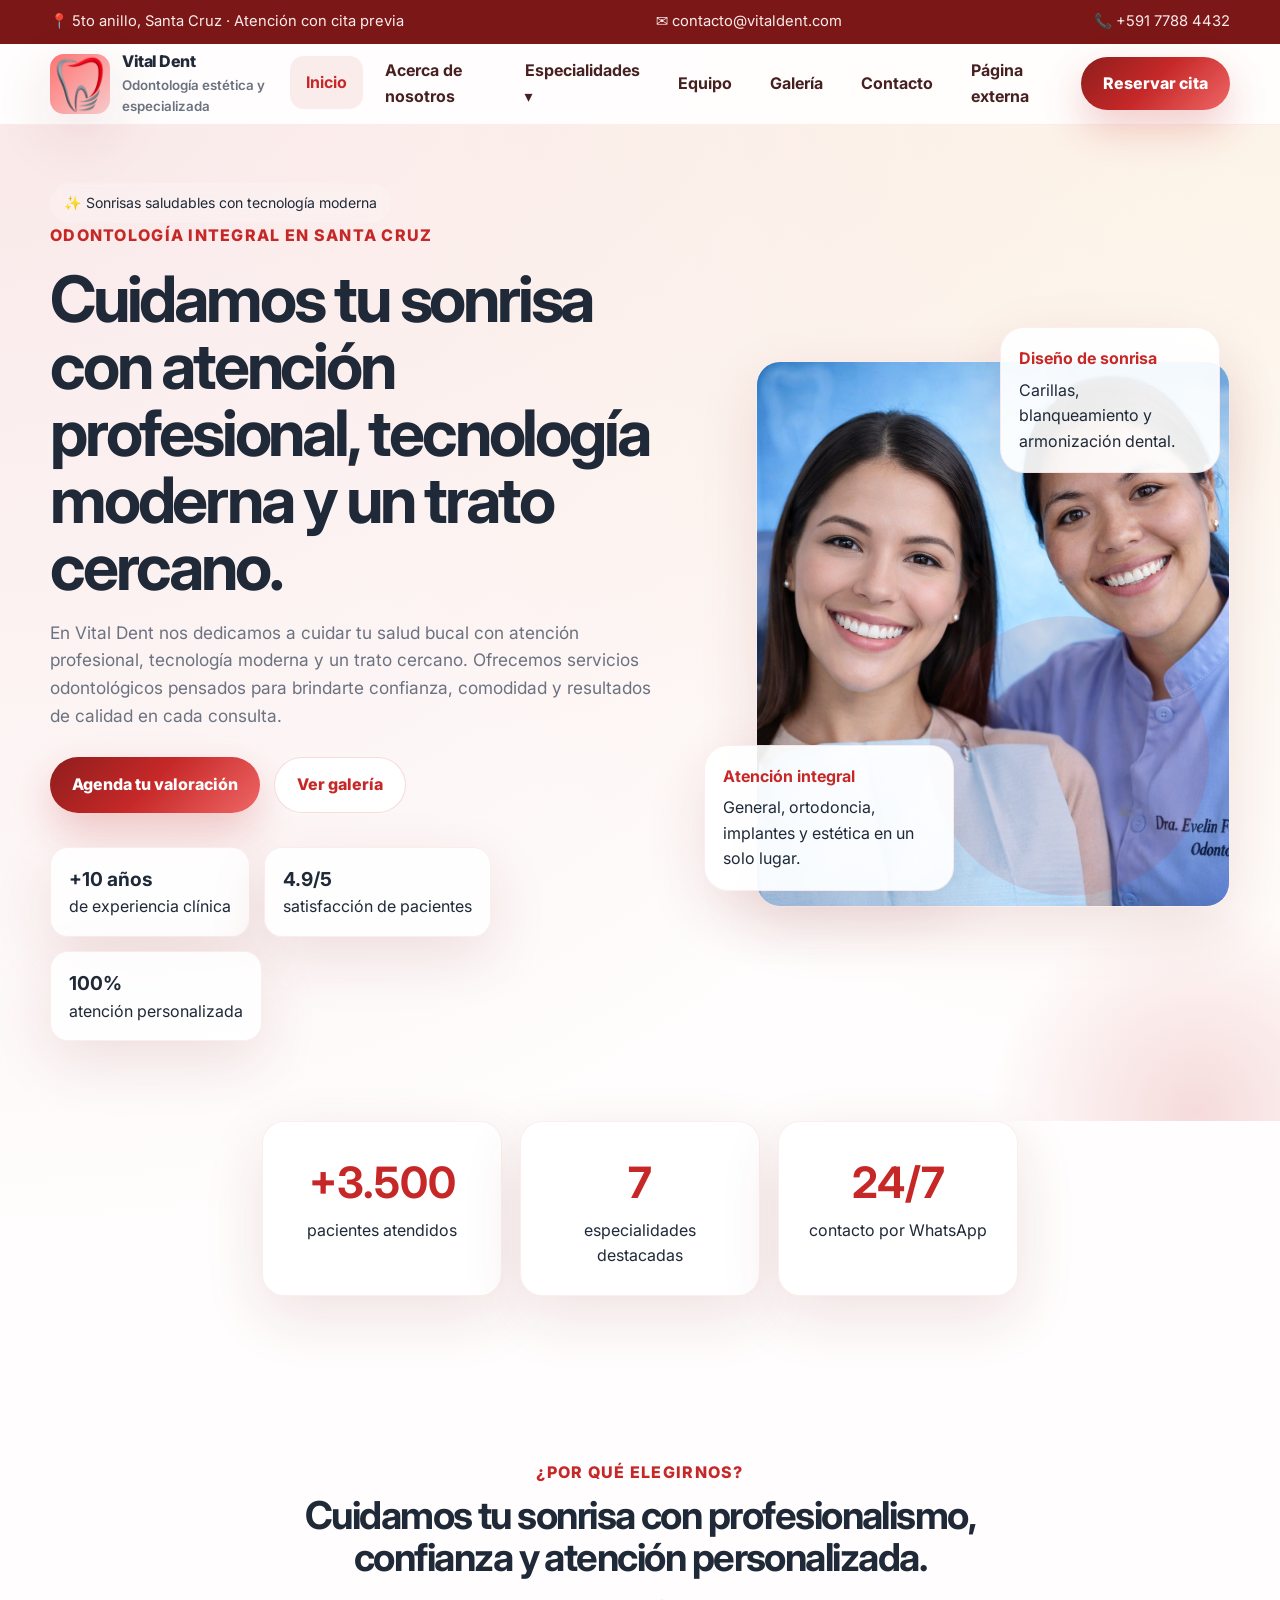
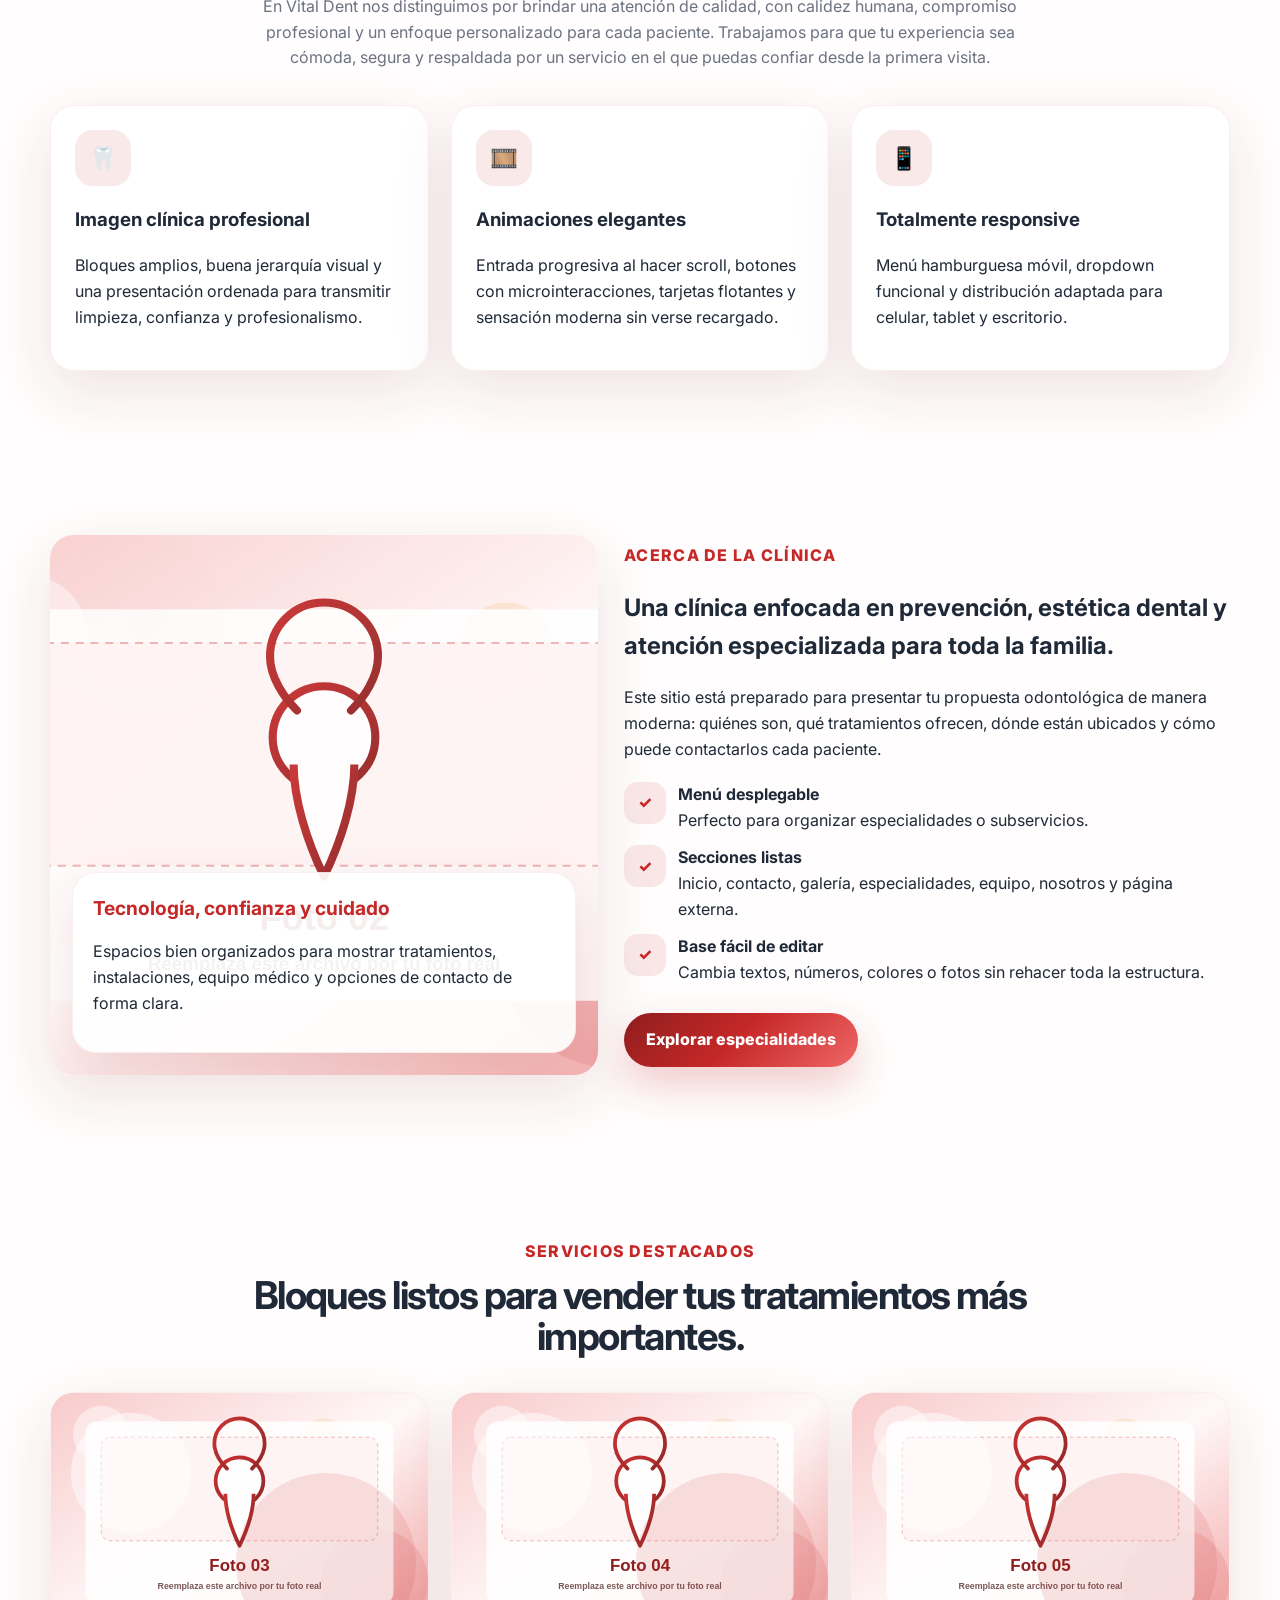
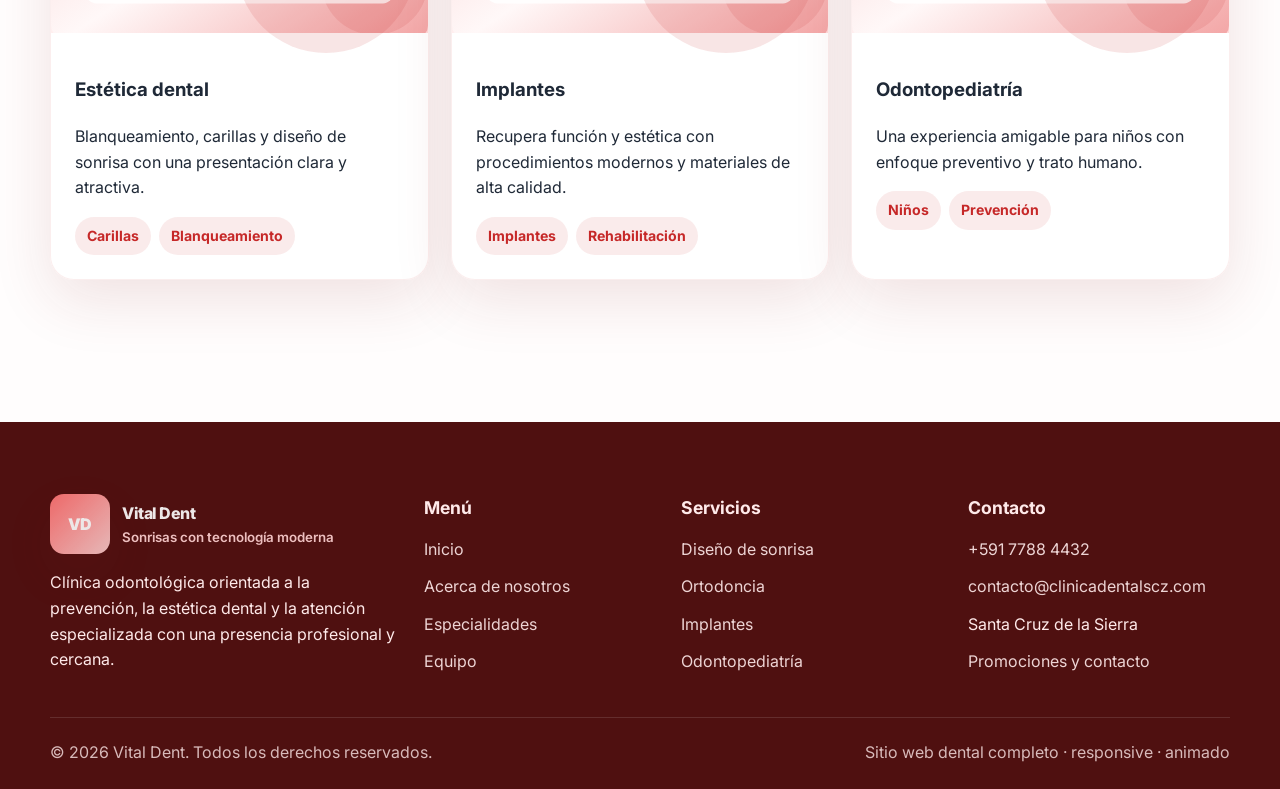
==== index.html @ 7fe722c0 "Add files via upload" ====
<!doctype html>
<html lang="es">
<head>
  <meta charset="UTF-8">
  <meta name="viewport" content="width=device-width, initial-scale=1.0">
  <title>Vital Dent | Inicio</title>
  <meta name="description" content="Sitio web odontológico">
  <link rel="preconnect" href="https://fonts.googleapis.com">
  <link rel="preconnect" href="https://fonts.gstatic.com" crossorigin>
  <link href="https://fonts.googleapis.com/css2?family=Inter:wght@400;500;600;700;800;900&display=swap" rel="stylesheet">
  <link rel="stylesheet" href="assets/css/styles.css">
</head>
<body>

<!-- Barra superior con dirección, correo y teléfono -->
<header class="topbar">
  <div class="container">
    <div class="topbar-item">📍 5to anillo, Santa Cruz · Atención con cita previa</div>
    <div class="topbar-item">✉️ contacto@vitaldent.com</div>
    <div class="topbar-item">📞 +591 7788 4432</div>
  </div>
</header>

<!-- Menú principal con dropdown de especialidades -->
<nav class="navbar">
  <div class="container">
    <a class="logo" href="index.html">
      <img src="assets/img/logo.png" alt="Vital Dent" class="logo-mark">
      <span>Vital Dent <small>Odontología estética y especializada</small></span>
    </a>
    <ul class="nav-links" data-nav>
      <li><a href="index.html" class="active">Inicio</a></li>
      <li><a href="acerca.html" class="">Acerca de nosotros</a></li>
      <li class="dropdown">
        <a href="especialidades.html" class="drop-toggle " data-dropdown-toggle>Especialidades ▾</a>
        <div class="dropdown-menu">
          <a href="especialidades.html#estetica">Estética dental</a>
          <a href="especialidades.html#ortodoncia">Ortodoncia</a>
          <a href="especialidades.html#implantologia">Implantología</a>
          <a href="especialidades.html#odontopediatria">Odontopediatría</a>
        </div>
      </li>
      <li><a href="equipo.html" class="">Equipo</a></li>
      <li><a href="galeria.html" class="">Galería</a></li>
      <li><a href="contacto.html" class="">Contacto</a></li>
      <li><a href="externa.html" class="">Página externa</a></li>
    </ul>
    <a class="btn btn-primary nav-cta" href="contacto.html">Reservar cita</a>
    <button class="menu-btn" data-menu-toggle aria-label="Abrir menú" aria-expanded="false">
      <span></span><span></span><span></span>
    </button>
  </div>
</nav>

<!-- Portada principal -->
<section class="hero">
  <div class="container hero-grid">
    <div class="hero-copy reveal">
      <span class="badge">✨ Sonrisas saludables con tecnología moderna</span>
      <div class="eyebrow">Odontología integral en Santa Cruz</div>
      <h1>Cuidamos tu sonrisa con atención profesional, tecnología moderna y un trato cercano.</h1>
      <p>En Vital Dent nos dedicamos a cuidar tu salud bucal con atención profesional, tecnología moderna y un trato cercano. Ofrecemos servicios odontológicos pensados para brindarte confianza, comodidad y resultados de calidad en cada consulta.</p>
      <div class="hero-actions">
        <a class="btn btn-primary" href="contacto.html">Agenda tu valoración</a>
        <a class="btn btn-outline" href="galeria.html">Ver galería</a>
      </div>
      <div class="mini-reviews">
        <div class="mini-card"><strong>+10 años</strong> de experiencia clínica</div>
        <div class="mini-card"><strong>4.9/5</strong> satisfacción de pacientes</div>
        <div class="mini-card"><strong>100%</strong> atención personalizada</div>
      </div>
    </div>
    <div class="hero-visual reveal">
      <div class="visual-card">
        <div class="mock-photo">
          <!-- Aqui cambias la foto 01: puedes poner la fachada, recepción o imagen principal -->
          <img src="assets/img/foto1.png" alt="aqui foto 1" class="hero-photo">
        </div>
      </div>
      <div class="floating-card top-right"><strong>Diseño de sonrisa</strong> Carillas, blanqueamiento y armonización dental.</div>
      <div class="floating-card bottom-left"><strong>Atención integral</strong> General, ortodoncia, implantes y estética en un solo lugar.</div>
    </div>
  </div>
</section>

<section class="section stats">
  <div class="container stats-grid reveal">
    <div class="stat"><strong>+3.500</strong> pacientes atendidos</div>
    <div class="stat"><strong>7</strong> especialidades destacadas</div>
    <div class="stat"><strong>24/7</strong> contacto por WhatsApp</div>
  </div>
</section>

<!-- Sección principal de contenido -->
<section class="section">
  <div class="container">
    <div class="section-head reveal">
      <div class="eyebrow">¿Por qué elegirnos?</div>
      <h2>Cuidamos tu sonrisa con profesionalismo, confianza y atención personalizada.</h2>
      <p>En Vital Dent nos distinguimos por brindar una atención de calidad, con calidez humana, compromiso profesional y un enfoque personalizado para cada paciente. Trabajamos para que tu experiencia sea cómoda, segura y respaldada por un servicio en el que puedas confiar desde la primera visita.</p>
    </div>
    <div class="cards-grid">
      <article class="card reveal">
        <div class="icon-bubble">🦷</div>
        <h3>Imagen clínica profesional</h3>
        <p>Bloques amplios, buena jerarquía visual y una presentación ordenada para transmitir limpieza, confianza y profesionalismo.</p>
      </article>
      <article class="card reveal">
        <div class="icon-bubble">🎞️</div>
        <h3>Animaciones elegantes</h3>
        <p>Entrada progresiva al hacer scroll, botones con microinteracciones, tarjetas flotantes y sensación moderna sin verse recargado.</p>
      </article>
      <article class="card reveal">
        <div class="icon-bubble">📱</div>
        <h3>Totalmente responsive</h3>
        <p>Menú hamburguesa móvil, dropdown funcional y distribución adaptada para celular, tablet y escritorio.</p>
      </article>
    </div>
  </div>
</section>

<!-- Sección principal de contenido -->
<section class="section">
  <div class="container about-grid">
    <div class="about-visual reveal">
      <div class="about-shape">
        <!-- Aqui cambias la foto 02: puedes poner la clínica o atención al paciente -->
        <img src="assets/img/foto-02.svg" alt="aqui foto 2" class="about-photo">
      </div>
      <div class="info-panel">
        <strong style="font-size:1.2rem; color:var(--primary);">Tecnología, confianza y cuidado</strong>
        <p>Espacios bien organizados para mostrar tratamientos, instalaciones, equipo médico y opciones de contacto de forma clara.</p>
      </div>
    </div>
    <div class="reveal">
      <div class="eyebrow">Acerca de la clínica</div>
      <h2>Una clínica enfocada en prevención, estética dental y atención especializada para toda la familia.</h2>
      <p>Este sitio está preparado para presentar tu propuesta odontológica de manera moderna: quiénes son, qué tratamientos ofrecen, dónde están ubicados y cómo puede contactarlos cada paciente.</p>
      <div class="feature-list">
        <div class="feature-item"><div class="tick">✓</div><div><strong>Menú desplegable</strong><br>Perfecto para organizar especialidades o subservicios.</div></div>
        <div class="feature-item"><div class="tick">✓</div><div><strong>Secciones listas</strong><br>Inicio, contacto, galería, especialidades, equipo, nosotros y página externa.</div></div>
        <div class="feature-item"><div class="tick">✓</div><div><strong>Base fácil de editar</strong><br>Cambia textos, números, colores o fotos sin rehacer toda la estructura.</div></div>
      </div>
      <a href="especialidades.html" class="btn btn-primary">Explorar especialidades</a>
    </div>
  </div>
</section>

<!-- Sección principal de contenido -->
<section class="section">
  <div class="container">
    <div class="section-head reveal">
      <div class="eyebrow">Servicios destacados</div>
      <h2>Bloques listos para vender tus tratamientos más importantes.</h2>
    </div>
    <div class="specialties-grid">
      <article class="team-card reveal">
        <div class="image-top">
        <!-- Aqui cambias la foto 03: reemplaza el src por tu imagen real -->
        <img src="assets/img/foto-03.svg" alt="aqui foto 3">
      </div>
        <div class="team-content">
          <h3>Estética dental</h3>
          <p>Blanqueamiento, carillas y diseño de sonrisa con una presentación clara y atractiva.</p>
          <div class="tag-row"><span class="tag">Carillas</span><span class="tag">Blanqueamiento</span></div>
        </div>
      </article>
      <article class="team-card reveal">
        <div class="image-top">
        <!-- Aqui cambias la foto 04: reemplaza el src por tu imagen real -->
        <img src="assets/img/foto-04.svg" alt="aqui foto 4">
      </div>
        <div class="team-content">
          <h3>Implantes</h3>
          <p>Recupera función y estética con procedimientos modernos y materiales de alta calidad.</p>
          <div class="tag-row"><span class="tag">Implantes</span><span class="tag">Rehabilitación</span></div>
        </div>
      </article>
      <article class="team-card reveal">
        <div class="image-top">
        <!-- Aqui cambias la foto 05: reemplaza el src por tu imagen real -->
        <img src="assets/img/foto-05.svg" alt="aqui foto 5">
      </div>
        <div class="team-content">
          <h3>Odontopediatría</h3>
          <p>Una experiencia amigable para niños con enfoque preventivo y trato humano.</p>
          <div class="tag-row"><span class="tag">Niños</span><span class="tag">Prevención</span></div>
        </div>
      </article>
    </div>
  </div>
</section>


<!-- Pie de página con enlaces rápidos y contacto -->
<footer class="footer">
  <div class="container footer-grid">
    <div>
      <a class="logo" href="index.html" style="color:white;">
        <span class="logo-mark">VD</span>
        <span>Vital Dent <small style="color:#ffd3d3;">Sonrisas con tecnología moderna</small></span>
      </a>
      <p>Clínica odontológica orientada a la prevención, la estética dental y la atención especializada con una presencia profesional y cercana.</p>
    </div>
    <div>
      <h4>Menú</h4>
      <ul>
        <li><a href="index.html">Inicio</a></li>
        <li><a href="acerca.html">Acerca de nosotros</a></li>
        <li><a href="especialidades.html">Especialidades</a></li>
        <li><a href="equipo.html">Equipo</a></li>
      </ul>
    </div>
    <div>
      <h4>Servicios</h4>
      <ul>
        <li><a href="especialidades.html#estetica">Diseño de sonrisa</a></li>
        <li><a href="especialidades.html#ortodoncia">Ortodoncia</a></li>
        <li><a href="especialidades.html#implantologia">Implantes</a></li>
        <li><a href="especialidades.html#odontopediatria">Odontopediatría</a></li>
      </ul>
    </div>
    <div>
      <h4>Contacto</h4>
      <ul>
        <li><a href="tel:+59177884432">+591 7788 4432</a></li>
        <li><a href="mailto:contacto@clinicadentalscz.com">contacto@clinicadentalscz.com</a></li>
        <li>Santa Cruz de la Sierra</li>
        <li><a href="externa.html">Promociones y contacto</a></li>
      </ul>
    </div>
  </div>
  <div class="container footer-note">
    <span>© <span data-year></span> Vital Dent. Todos los derechos reservados.</span>
    <span>Sitio web dental completo · responsive · animado</span>
  </div>
</footer>

<!-- Script de menú móvil, dropdown y animaciones al hacer scroll -->
<script src="assets/js/main.js"></script>

</body>
</html>
---- assets/css/styles.css ----
/* Variables globales de color, sombras y medidas */
:root {
  --primary: #c62828; /* color principal rojo */
  --primary-dark: #8e1d1d; /* rojo más intenso para contraste */
  --secondary: #fff7f7; /* tono suave de apoyo */
  --accent: #f6c7c7; /* tono decorativo para detalles */
  --gold: #f0c27a; /* acento cálido para balance visual */
  --text: #1f2937; /* color base del texto */
  --muted: #6b7280; /* texto secundario */
  --white: #ffffff; /* blanco reutilizable */
  --shadow: 0 20px 60px rgba(131, 36, 36, 0.12); /* sombra principal de tarjetas */
  --radius: 24px; /* radio grande de bordes */
  --radius-sm: 16px; /* radio pequeño de bordes */
  --container: 1180px; /* ancho máximo del contenido */
  --gradient: linear-gradient(135deg, #8f1d1d 0%, #c62828 48%, #f06767 100%); /* degradado principal del sitio */
}

/* Hace que padding y borde no agranden el ancho real */
* { box-sizing: border-box; }
html { scroll-behavior: smooth; }
/* Base global del sitio */
body {
  margin: 0; /* elimina margen por defecto */
  font-family: Inter, ui-sans-serif, system-ui, -apple-system, BlinkMacSystemFont, "Segoe UI", sans-serif; /* define la tipografía general */
  color: var(--text); /* aplica color base del texto */
  background:
    radial-gradient(circle at top right, rgba(240, 194, 122, 0.18), transparent 26%),
    radial-gradient(circle at top left, rgba(198, 40, 40, 0.10), transparent 30%),
    #fffdfd;
  line-height: 1.6; /* mejora la lectura del contenido */
}
img { max-width: 100%; display: block; }
a { color: inherit; text-decoration: none; }
.container { width: min(calc(100% - 32px), var(--container)); margin-inline: auto; }
/* Barra superior con datos rápidos */
.topbar {
  background: #7c1717;
  color: #fff4f4;
  font-size: 0.92rem; /* controla el tamaño del texto */
}
.topbar .container,
.navbar .container,
.hero-grid,
.footer-grid,
.contact-grid,
.about-grid,
.team-grid,
.gallery-grid,
.cards-grid,
.stats-grid,
.specialties-grid,
.pricing-grid,
.external-grid {
  display: grid; /* activa grid para organizar columnas o filas */
}
.topbar .container {
  grid-template-columns: repeat(3, max-content); /* define cuántas columnas usa el grid */
  justify-content: space-between; /* separa los bloques hacia los extremos */
  align-items: center; /* centra elementos verticalmente */
  gap: 18px; /* separación entre elementos */
  padding: 10px 0; /* espacio interno */
}
.topbar-item {
  display: inline-flex; /* flex en línea para iconos y textos */
  align-items: center; /* centra elementos verticalmente */
  gap: 10px; /* separación entre elementos */
  opacity: 0.96; /* controla la transparencia */
}
.badge {
  display: inline-flex; /* flex en línea para iconos y textos */
  align-items: center; /* centra elementos verticalmente */
  gap: 8px; /* separación entre elementos */
  padding: 9px 14px; /* espacio interno */
  border-radius: 999px; /* redondea las esquinas */
  background: rgba(255,255,255,0.18);
  backdrop-filter: blur(8px);
  font-size: 0.88rem; /* controla el tamaño del texto */
}
/* Menú principal fijo arriba */
.navbar {
  position: sticky; /* mantiene el elemento pegado al top */
  top: 0; /* lo pega en la parte superior */
  z-index: 50; /* pone el menú por encima del resto */
  background: rgba(255,255,255,0.88); /* fondo semitransparente del menú */
  backdrop-filter: blur(18px); /* desenfoca el fondo detrás del menú */
  border-bottom: 1px solid rgba(198, 40, 40, 0.08);
}
.navbar .container {
  grid-template-columns: 220px 1fr auto; /* define cuántas columnas usa el grid */
  align-items: center; /* centra elementos verticalmente */
  gap: 20px; /* separación entre elementos */
  min-height: 80px; /* asegura una altura mínima */
}
.logo {
  display: inline-flex; /* flex en línea para iconos y textos */
  align-items: center; /* centra elementos verticalmente */
  gap: 12px; /* separación entre elementos */
  font-weight: 800;
  letter-spacing: -0.03em;
}
.logo-mark {
  width: 60px;
  height: 60px;
  border-radius: 14px; /* redondea las esquinas */
  background: linear-gradient(135deg, #ff7373, #f7caca); /* usa el degradado rojo principal */
  display: grid; /* activa grid para organizar columnas o filas */
  place-items: center;
  color: white;
  font-weight: 900;
  box-shadow: var(--shadow); /* agrega profundidad visual */
}
.logo small { display: block; color: var(--muted); font-weight: 600; letter-spacing: 0; }
.nav-links {
  display: flex; /* activa flex para alinear elementos */
  align-items: center; /* centra elementos verticalmente */
  justify-content: center; /* centra elementos horizontalmente */
  gap: 6px; /* separación entre elementos */
  list-style: none;
  padding: 0; /* espacio interno */
  margin: 0; /* elimina margen por defecto */
}
.nav-links > li { position: relative; }
.nav-links > li > a,
.drop-toggle {
  display: inline-flex; /* flex en línea para iconos y textos */
  align-items: center; /* centra elementos verticalmente */
  gap: 8px; /* separación entre elementos */
  padding: 14px 16px; /* espacio interno */
  border-radius: 14px; /* redondea las esquinas */
  font-weight: 700;
  color: #472021;
  transition: transform .25s ease, background .25s ease, color .25s ease; /* suaviza cambios visuales */
}
.nav-links > li > a:hover,
.drop-toggle:hover,
.nav-links > li > a.active {
  background: rgba(198,40,40,0.08);
  color: var(--primary);
  transform: translateY(-1px); /* mueve o escala elementos */
}
.dropdown-menu {
  position: absolute; /* posiciona el elemento libremente */
  left: 0;
  top: calc(100% + 10px);
  min-width: 250px;
  background: rgba(255,255,255,0.96);
  border: 1px solid rgba(198,40,40,0.08);
  border-radius: 18px; /* redondea las esquinas */
  box-shadow: var(--shadow); /* agrega profundidad visual */
  padding: 12px; /* espacio interno */
  display: none;
}
.dropdown:hover .dropdown-menu,
.dropdown:focus-within .dropdown-menu { display: block; }
.dropdown-menu a {
  display: block; /* convierte el elemento en bloque */
  padding: 12px 14px; /* espacio interno */
  border-radius: 12px; /* redondea las esquinas */
  color: #4b2525;
  font-weight: 600;
}
.dropdown-menu a:hover { background: rgba(198,40,40,0.08); color: var(--primary); }
.btn,
button.btn {
  display: inline-flex; /* flex en línea para iconos y textos */
  align-items: center; /* centra elementos verticalmente */
  justify-content: center; /* centra elementos horizontalmente */
  gap: 10px; /* separación entre elementos */
  border: 0; /* quita el borde por defecto */
  cursor: pointer; /* muestra mano al pasar sobre el botón */
  border-radius: 999px; /* redondea las esquinas */
  padding: 14px 22px; /* espacio interno */
  font-weight: 800;
  transition: transform .25s ease, box-shadow .25s ease, background .25s ease; /* suaviza cambios visuales */
}
.btn:hover { transform: translateY(-2px); }
.btn-primary {
  background: var(--gradient); /* usa el degradado rojo principal */
  color: white;
  box-shadow: 0 18px 40px rgba(198,40,40,0.24); /* agrega profundidad visual */
}
.btn-outline {
  background: white;
  color: var(--primary);
  border: 1px solid rgba(198,40,40,0.16);
}
.menu-btn {
  display: none;
  background: transparent;
  border: 0; /* quita el borde por defecto */
  width: 46px;
  height: 46px;
  border-radius: 14px; /* redondea las esquinas */
}
.menu-btn span {
  display: block; /* convierte el elemento en bloque */
  width: 24px;
  height: 2px;
  background: #641717;
  margin: 5px auto;
  transition: .25s ease; /* suaviza cambios visuales */
}
/* Portada de inicio */
.hero {
  position: relative; /* crea referencia para elementos absolutos */
  overflow: hidden; /* oculta lo que sobresale */
  padding: 58px 0 80px; /* espacio interno */
}
.hero::before {
  content: "";
  position: absolute; /* posiciona el elemento libremente */
  inset: auto -10% -20% auto;
  width: 420px;
  height: 420px;
  background: radial-gradient(circle, rgba(198,40,40,0.16), transparent 70%);
  pointer-events: none;
}
.hero-grid {
  grid-template-columns: 1.08fr .92fr; /* define cuántas columnas usa el grid */
  gap: 36px; /* separación entre elementos */
  align-items: center; /* centra elementos verticalmente */
}
.hero-copy h1,
.page-hero h1 {
  font-size: clamp(2.3rem, 5vw, 4.7rem); /* controla el tamaño del texto */
  line-height: 1.05;
  margin: 16px 0 18px;
  letter-spacing: -0.05em;
}
.eyebrow {
  color: var(--primary);
  font-weight: 800;
  letter-spacing: .08em;
  text-transform: uppercase;
}
.hero-copy p,
.page-hero p {
  color: var(--muted);
  font-size: 1.08rem; /* controla el tamaño del texto */
  max-width: 62ch;
}
.hero-actions {
  display: flex; /* activa flex para alinear elementos */
  flex-wrap: wrap;
  gap: 14px; /* separación entre elementos */
  margin: 28px 0 34px;
}
.mini-reviews {
  display: flex; /* activa flex para alinear elementos */
  flex-wrap: wrap;
  gap: 14px; /* separación entre elementos */
}
.mini-card {
  background: rgba(255,255,255,0.86);
  border: 1px solid rgba(198,40,40,0.08);
  box-shadow: var(--shadow); /* agrega profundidad visual */
  padding: 16px 18px; /* espacio interno */
  border-radius: 18px; /* redondea las esquinas */
  min-width: 180px;
}
.mini-card strong { font-size: 1.2rem; display: block; }
.hero-visual {
  position: relative; /* crea referencia para elementos absolutos */
  min-height: 590px; /* asegura una altura mínima */
}
.visual-card,
.floating-card,
.info-panel,
.card,
.contact-card,
.team-card,
.gallery-card,
.price-card,
.external-card {
  background: rgba(255,255,255,0.92);
  border: 1px solid rgba(198,40,40,0.08);
  box-shadow: var(--shadow); /* agrega profundidad visual */
  border-radius: var(--radius); /* redondea las esquinas */
}
/* Tarjeta grande de la imagen principal */
.visual-card {
  position: absolute; /* posiciona el elemento libremente */
  inset: 44px 0 0 52px;
  overflow: hidden; /* oculta lo que sobresale */
}
/* Fondo de la imagen principal */
.mock-photo {
  width: 100%; /* ocupa todo el ancho disponible */
  height: 100%; /* ocupa toda la altura disponible */
  min-height: 520px; /* asegura una altura mínima */
  background:
   linear-gradient(180deg, rgba(255,255,255,.16), rgba(255,255,255,0)),
   radial-gradient(circle at 20% 18%, rgba(255,255,255,.8), transparent 20%),
   linear-gradient(135deg, #fbd9d9 0%, #fff 45%, #f8b6b6 100%);
  position: relative; /* crea referencia para elementos absolutos */
}
.mock-photo::before,
.mock-photo::after {
  content: "";
  position: absolute; /* posiciona el elemento libremente */
  border-radius: 50%; /* redondea las esquinas */
  background: rgba(198, 40, 40, 0.11);
}
.mock-photo::before { width: 180px; height: 180px; top: 52px; left: 48px; }
.mock-photo::after { width: 280px; height: 280px; right: 20px; bottom: 10px; }
.hero-photo {
  position: absolute; /* posiciona el elemento libremente */
  inset: 0;
  width: 100%; /* ocupa todo el ancho disponible */
  height: 100%; /* ocupa toda la altura disponible */
  object-fit: cover; /* recorta la imagen sin deformarla */
  filter: saturate(1.02) contrast(1.02);
}
.about-photo,
.image-top img {
  position: absolute; /* posiciona el elemento libremente */
  inset: 0;
  width: 100%; /* ocupa todo el ancho disponible */
  height: 100%; /* ocupa toda la altura disponible */
  object-fit: cover; /* recorta la imagen sin deformarla */
}
.about-photo {
  opacity: 0.96; /* controla la transparencia */
}
.image-top img {
  z-index: 1;
}
.image-top::before,
.image-top::after {
  z-index: 2;
}

.floating-card {
  position: absolute; /* posiciona el elemento libremente */
  padding: 18px; /* espacio interno */
  animation: float 4.8s ease-in-out infinite;
}
.floating-card.top-right { right: 10px; top: 10px; width: 220px; }
.floating-card.bottom-left { left: 0; bottom: 16px; width: 250px; animation-delay: -2s; }
.floating-card strong { display: block; margin-bottom: 6px; color: var(--primary); }
/* Espaciado general entre secciones */
.section {
  padding: 82px 0; /* espacio interno */
}
.section-head {
  text-align: center;
  max-width: 780px;
  margin: 0 auto 34px;
}
.section-head h2 { font-size: clamp(1.8rem, 3vw, 3rem); line-height: 1.08; margin: 10px 0 14px; letter-spacing: -0.04em; }
.section-head p { color: var(--muted); }
.cards-grid {
  grid-template-columns: repeat(3, minmax(0, 1fr)); /* define cuántas columnas usa el grid */
  gap: 22px; /* separación entre elementos */
}
.card {
  padding: 24px; /* espacio interno */
  transition: transform .28s ease, box-shadow .28s ease; /* suaviza cambios visuales */
}
.card:hover,
.team-card:hover,
.gallery-card:hover,
.price-card:hover,
.contact-card:hover,
.external-card:hover {
  transform: translateY(-8px); /* mueve o escala elementos */
  box-shadow: 0 22px 60px rgba(131, 36, 36, 0.17); /* agrega profundidad visual */
}
.icon-bubble {
  width: 56px;
  height: 56px;
  display: grid; /* activa grid para organizar columnas o filas */
  place-items: center;
  border-radius: 18px; /* redondea las esquinas */
  background: rgba(198,40,40,0.1);
  color: var(--primary);
  font-size: 1.4rem; /* controla el tamaño del texto */
  margin-bottom: 16px;
}
.stats {
  padding-top: 0;
}
.stats-grid {
  display: flex;
  flex-wrap: wrap;
  justify-content: center; /* centra horizontalmente */
  gap: 18px;
}
.stat {
  width: 240px; /* ancho fijo o semi fijo de cada tarjeta */
  padding: 26px;
  text-align: center;
  background: white;
  border-radius: 22px;
  border: 1px solid rgba(198,40,40,.08);
  box-shadow: var(--shadow);
}
.stat strong { font-size: clamp(1.8rem, 4vw, 2.7rem); color: var(--primary); display: block; }
.about-grid {
  grid-template-columns: .95fr 1.05fr; /* define cuántas columnas usa el grid */
  gap: 26px; /* separación entre elementos */
  align-items: center; /* centra elementos verticalmente */
}
/* Bloque visual de la sección nosotros */
.about-visual {
  position: relative; /* crea referencia para elementos absolutos */
  min-height: 540px; /* asegura una altura mínima */
  border-radius: var(--radius); /* redondea las esquinas */
  overflow: hidden; /* oculta lo que sobresale */
  background: linear-gradient(135deg, #ffe7e7 0%, #fff 58%, #ffd8d8 100%);
  box-shadow: var(--shadow); /* agrega profundidad visual */
}
.about-shape {
  position: absolute; /* posiciona el elemento libremente */
  inset: 0;
  background:
    radial-gradient(circle at 18% 16%, rgba(198,40,40,.18), transparent 15%),
    radial-gradient(circle at 80% 28%, rgba(240,194,122,.33), transparent 18%),
    radial-gradient(circle at 52% 72%, rgba(198,40,40,.10), transparent 17%);
}
.info-panel {
  position: absolute; /* posiciona el elemento libremente */
  left: 22px;
  right: 22px;
  bottom: 22px;
  padding: 20px; /* espacio interno */
}
.feature-list {
  display: grid; /* activa grid para organizar columnas o filas */
  gap: 12px; /* separación entre elementos */
  margin: 20px 0 28px;
}
.feature-item {
  display: grid; /* activa grid para organizar columnas o filas */
  grid-template-columns: 42px 1fr; /* define cuántas columnas usa el grid */
  gap: 12px; /* separación entre elementos */
  align-items: start;
}
.tick {
  width: 42px;
  height: 42px;
  border-radius: 14px; /* redondea las esquinas */
  display: grid; /* activa grid para organizar columnas o filas */
  place-items: center;
  background: rgba(198,40,40,0.1);
  color: var(--primary);
  font-weight: 800;
}
.team-grid,
.gallery-grid,
.specialties-grid,
.pricing-grid,
.external-grid {
  grid-template-columns: repeat(3, minmax(0, 1fr)); /* define cuántas columnas usa el grid */
  gap: 22px; /* separación entre elementos */
}
.team-card,
.gallery-card,
.price-card,
.contact-card,
.external-card {
  overflow: hidden; /* oculta lo que sobresale */
}
/* Área superior para las fotos de cards */
.image-top {
  height: 240px;
  background: linear-gradient(135deg, #f6b0b0, #fff0f0 40%, #ffd9d9);
  position: relative; /* crea referencia para elementos absolutos */
}
.image-top::before,
.image-top::after {
  content: "";
  position: absolute; /* posiciona el elemento libremente */
  border-radius: 50%; /* redondea las esquinas */
}
.image-top::before { width: 120px; height: 120px; background: rgba(255,255,255,0.5); left: 20px; top: 20px; }
.image-top::after { width: 180px; height: 180px; background: rgba(198,40,40,0.12); right: 12px; bottom: -20px; }
.image-top .emoji {
  position: absolute; /* posiciona el elemento libremente */
  inset: 50% auto auto 50%;
  transform: translate(-50%, -50%); /* mueve o escala elementos */
  font-size: 5rem; /* controla el tamaño del texto */
}
.team-content,
.gallery-content,
.price-content,
.contact-content,
.external-content { padding: 24px; }
.tag-row {
  display: flex; /* activa flex para alinear elementos */
  flex-wrap: wrap;
  gap: 8px; /* separación entre elementos */
  margin-top: 12px;
}
.tag {
  padding: 8px 12px; /* espacio interno */
  border-radius: 999px; /* redondea las esquinas */
  background: rgba(198,40,40,0.09);
  color: var(--primary);
  font-size: 0.88rem; /* controla el tamaño del texto */
  font-weight: 700;
}
.gallery-card .image-top { height: 280px; }
.gallery-card:nth-child(2n) .image-top { background: linear-gradient(135deg, #ffd6d6, #fff, #ffefef); }
.gallery-card:nth-child(3n) .image-top { background: linear-gradient(135deg, #fff3e0, #fff, #ffe0e0); }
/* Divide formulario y mapa en dos columnas */
.contact-grid { grid-template-columns: .95fr 1.05fr; gap: 24px; }
.contact-card { padding: 28px; }
.contact-list { display: grid; gap: 16px; margin: 24px 0; }
.contact-item { display: grid; grid-template-columns: 52px 1fr; gap: 14px; align-items: center; }
.map-embed {
  border: 0; /* quita el borde por defecto */
  width: 100%; /* ocupa todo el ancho disponible */
  min-height: 100%; /* asegura una altura mínima */
  border-radius: var(--radius); /* redondea las esquinas */
  box-shadow: var(--shadow); /* agrega profundidad visual */
}
.form-grid {
  display: grid; /* activa grid para organizar columnas o filas */
  grid-template-columns: 1fr 1fr; /* define cuántas columnas usa el grid */
  gap: 14px; /* separación entre elementos */
}
.form-grid .full { grid-column: 1 / -1; }
.input {
  width: 100%; /* ocupa todo el ancho disponible */
  border: 1px solid rgba(198,40,40,0.14);
  border-radius: 16px; /* redondea las esquinas */
  padding: 15px 16px; /* espacio interno */
  font: inherit;
  background: white;
}
.input:focus {
  outline: none;
  border-color: rgba(198,40,40,0.52);
  box-shadow: 0 0 0 4px rgba(198,40,40,0.1); /* agrega profundidad visual */
}
/* Encabezado de páginas internas */
.page-hero {
  padding: 70px 0 48px; /* espacio interno */
  position: relative; /* crea referencia para elementos absolutos */
  overflow: hidden; /* oculta lo que sobresale */
}
.page-hero::after {
  content: "";
  position: absolute; /* posiciona el elemento libremente */
  width: 320px;
  height: 320px;
  right: -60px;
  top: -40px;
  border-radius: 50%; /* redondea las esquinas */
  background: radial-gradient(circle, rgba(198,40,40,.14), transparent 70%);
}
.breadcrumbs {
  display: flex; /* activa flex para alinear elementos */
  gap: 10px; /* separación entre elementos */
  flex-wrap: wrap;
  color: var(--muted);
  font-weight: 600;
}
/* Pie de página */
.footer {
  padding: 72px 0 24px; /* espacio interno */
  background: #4f1010;
  color: #ffeaea;
  margin-top: 60px;
}
.footer-grid {
  grid-template-columns: 1.2fr .8fr .9fr .9fr; /* define cuántas columnas usa el grid */
  gap: 24px; /* separación entre elementos */
}
.footer h4 { margin: 0 0 14px; font-size: 1.1rem; }
.footer a { color: #ffeaea; opacity: .9; }
.footer a:hover { opacity: 1; color: white; }
.footer ul { list-style: none; padding: 0; margin: 0; display: grid; gap: 12px; }
.footer-note {
  margin-top: 28px;
  padding-top: 22px;
  border-top: 1px solid rgba(255,255,255,0.12);
  color: rgba(255,234,234,0.78);
  display: flex; /* activa flex para alinear elementos */
  justify-content: space-between; /* separa los bloques hacia los extremos */
  gap: 14px; /* separación entre elementos */
  flex-wrap: wrap;
}
/* Estado inicial antes de animar al hacer scroll */
.reveal {
  opacity: 0; /* controla la transparencia */
  transform: translateY(28px); /* mueve o escala elementos */
  transition: opacity .7s ease, transform .7s ease; /* suaviza cambios visuales */
}
.reveal.visible {
  opacity: 1; /* controla la transparencia */
  transform: translateY(0); /* mueve o escala elementos */
}
@keyframes float {
  0%,100% { transform: translateY(0); }
  50% { transform: translateY(-12px); }
}
/* Ajustes para tablet y pantallas medianas */
@media (max-width: 1040px) {
  .hero-grid,
  .about-grid,
  .contact-grid,
  .footer-grid,
  .cards-grid,
  .stats-grid,
  .team-grid,
  .gallery-grid,
  .specialties-grid,
  .pricing-grid,
  .external-grid {
    grid-template-columns: 1fr 1fr; /* define cuántas columnas usa el grid */
  }
  .hero-grid,
  .about-grid,
  .contact-grid { grid-template-columns: 1fr; }
  .hero-visual { min-height: 520px; }
  .visual-card { inset: 34px 20px 0 20px; }
  .navbar .container {
    grid-template-columns: 1fr auto auto; /* define cuántas columnas usa el grid */
  }
  .nav-links {
    position: fixed; /* fija el elemento a la ventana */
    top: 80px;
    left: 16px;
    right: 16px;
    background: rgba(255,255,255,0.98);
    border: 1px solid rgba(198,40,40,.08);
    border-radius: 22px; /* redondea las esquinas */
    box-shadow: var(--shadow); /* agrega profundidad visual */
    flex-direction: column;
    align-items: stretch;
    padding: 16px; /* espacio interno */
    display: none;
  }
  .nav-links.open { display: flex; }
  .nav-links > li > a,
  .drop-toggle { width: 100%; justify-content: space-between; }
  .dropdown-menu {
    position: static;
    display: none;
    box-shadow: none; /* agrega profundidad visual */
    border: 0; /* quita el borde por defecto */
    background: rgba(198,40,40,0.04);
    margin-top: 8px;
  }
  .dropdown.open .dropdown-menu { display: block; }
  .menu-btn { display: inline-block; }
  .nav-cta { display: none; }
}
/* Ajustes para celular */
@media (max-width: 700px) {
  .topbar .container { grid-template-columns: 1fr; justify-content: start; }
  .cards-grid,
  .stats-grid,
  .team-grid,
  .gallery-grid,
  .specialties-grid,
  .pricing-grid,
  .external-grid,
  .footer-grid,
  .form-grid { grid-template-columns: 1fr; }
  .hero { padding-top: 36px; }
  .hero-copy h1,
  .page-hero h1 { font-size: clamp(2rem, 10vw, 3rem); }
  .hero-visual { min-height: 460px; }
  .floating-card.top-right,
  .floating-card.bottom-left { width: 200px; }
}
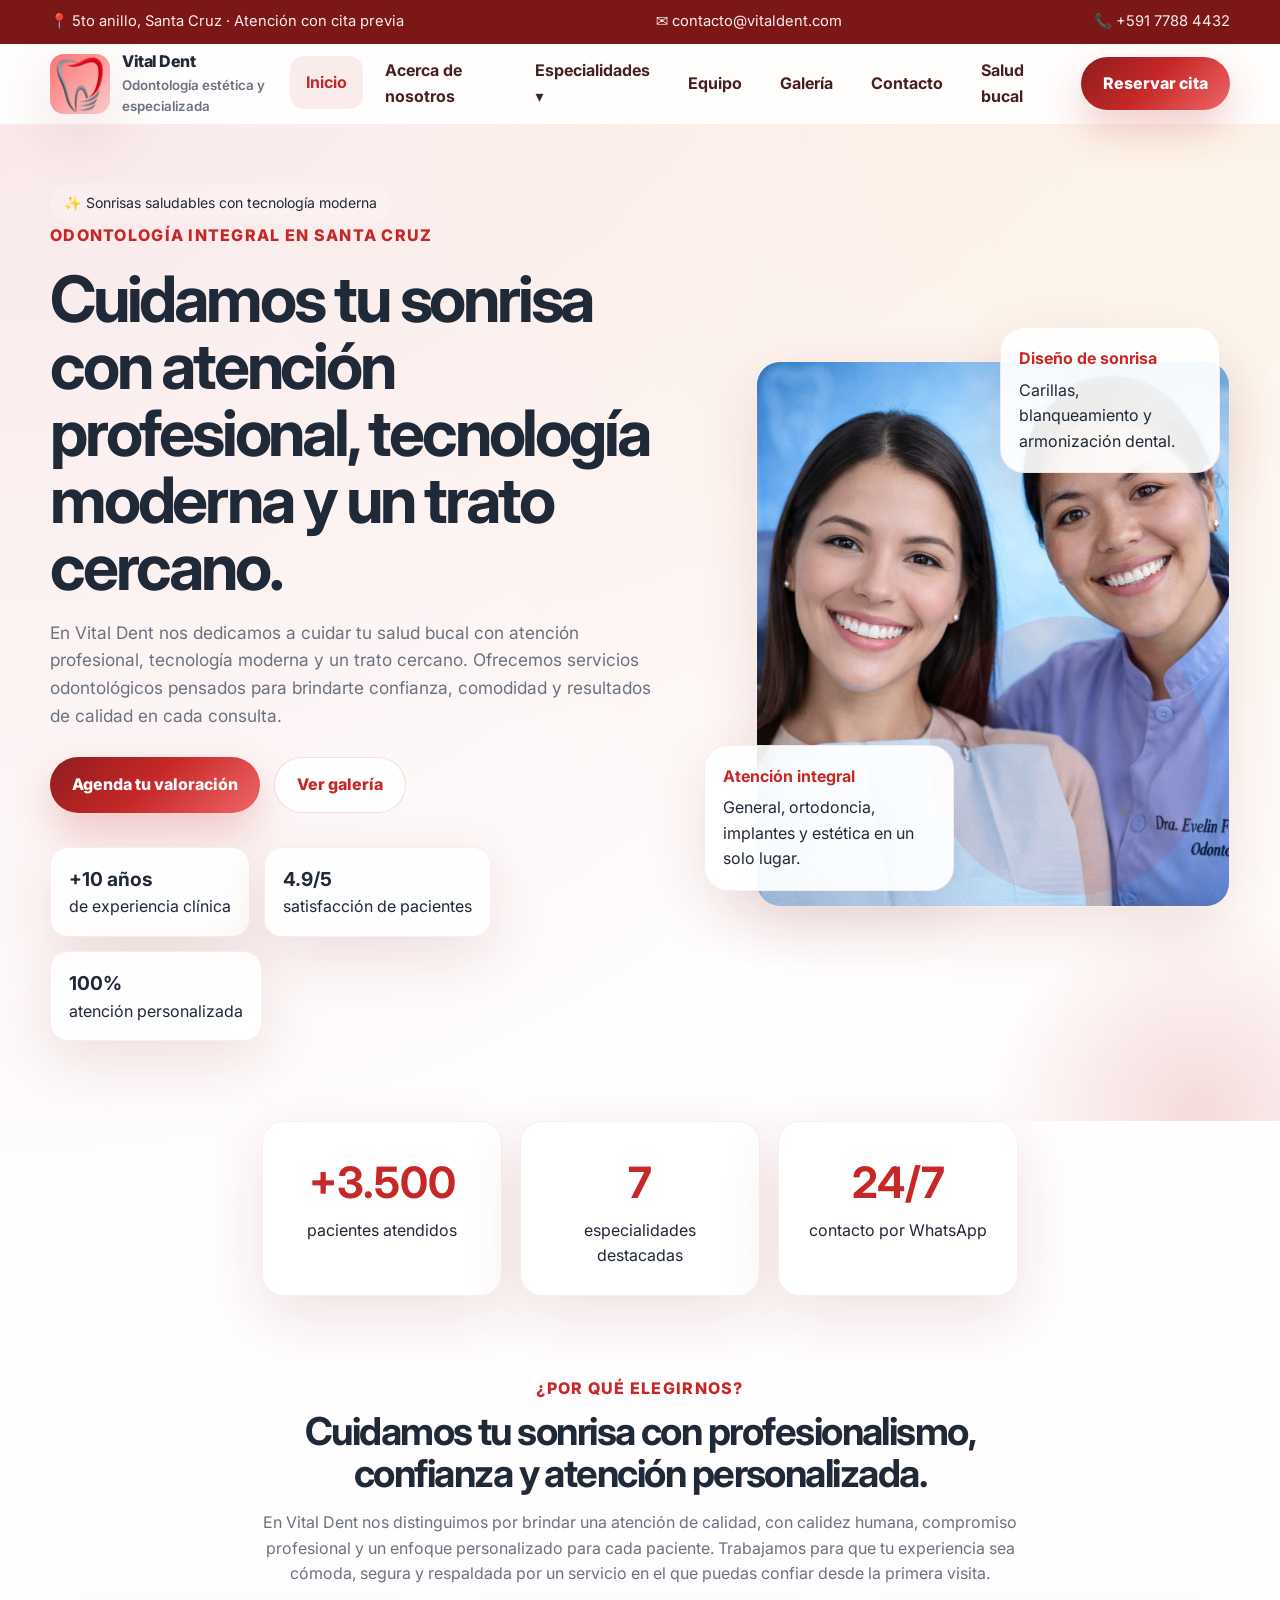
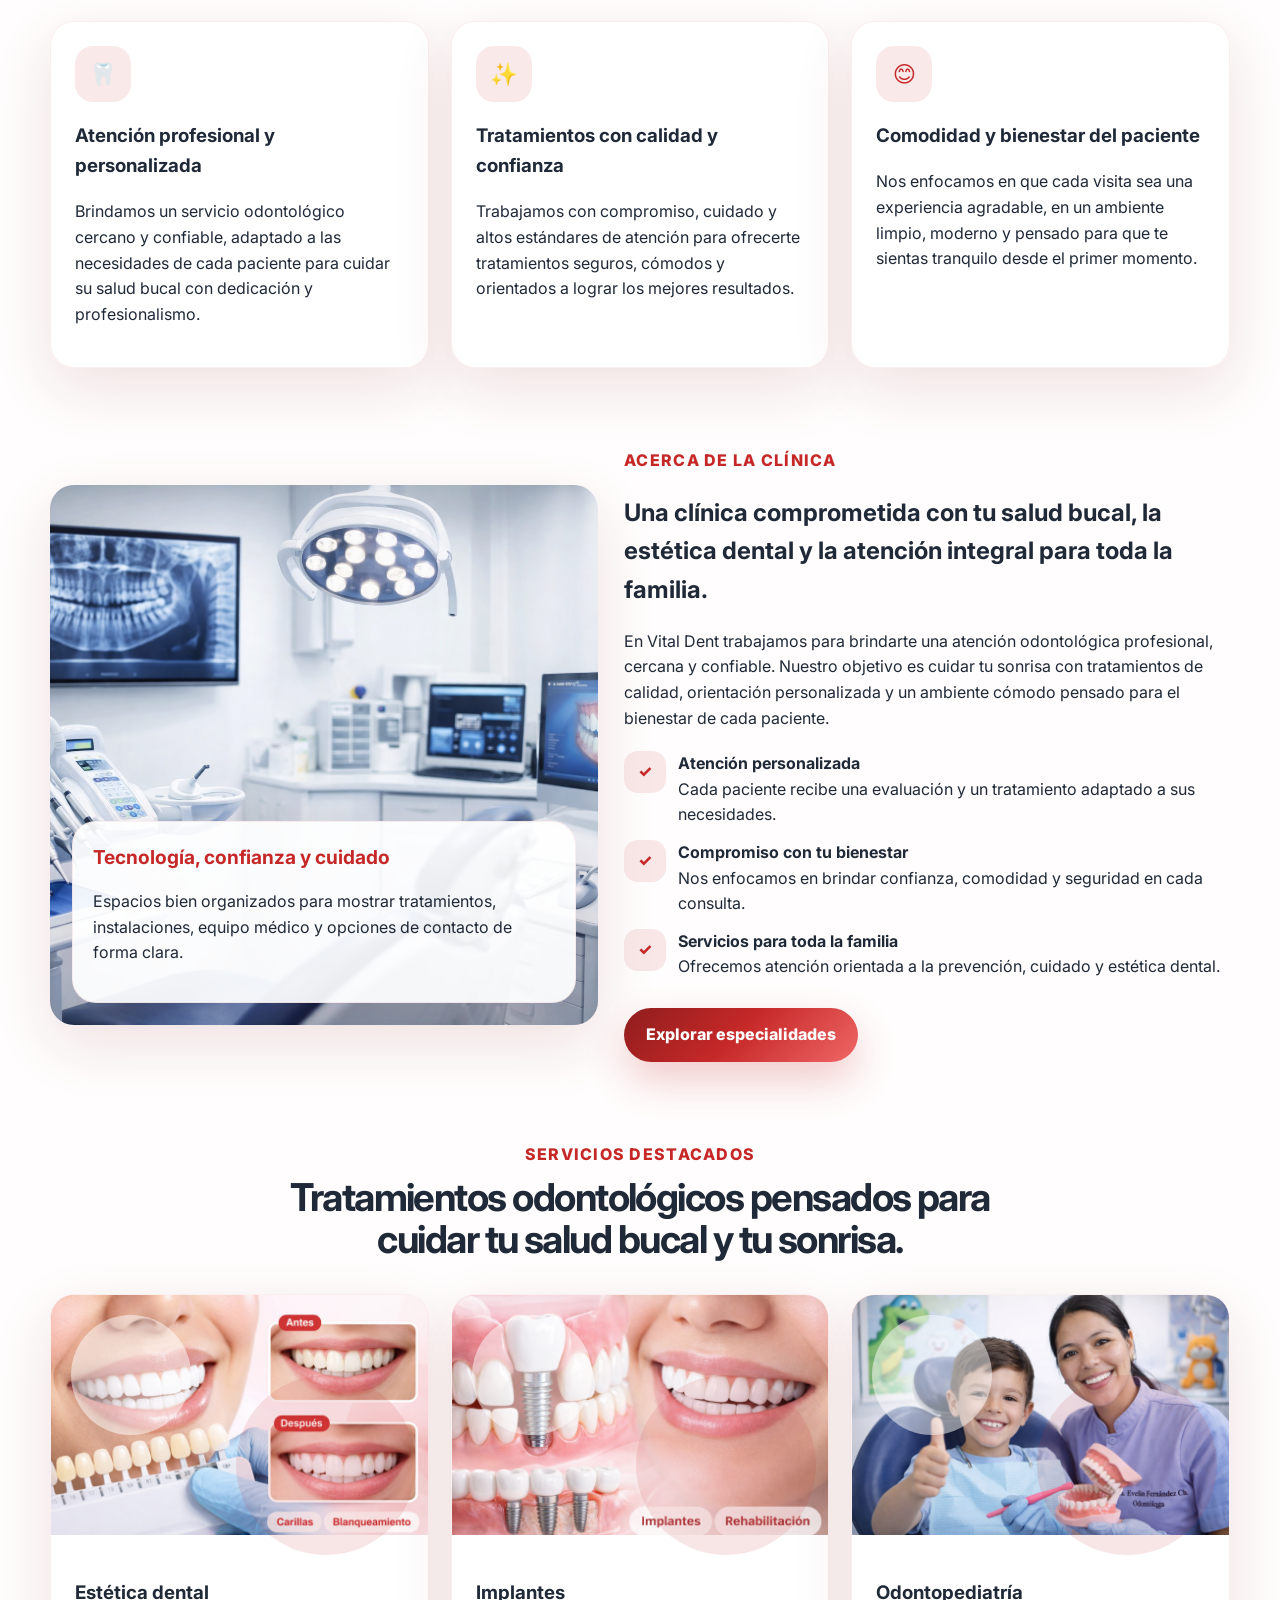
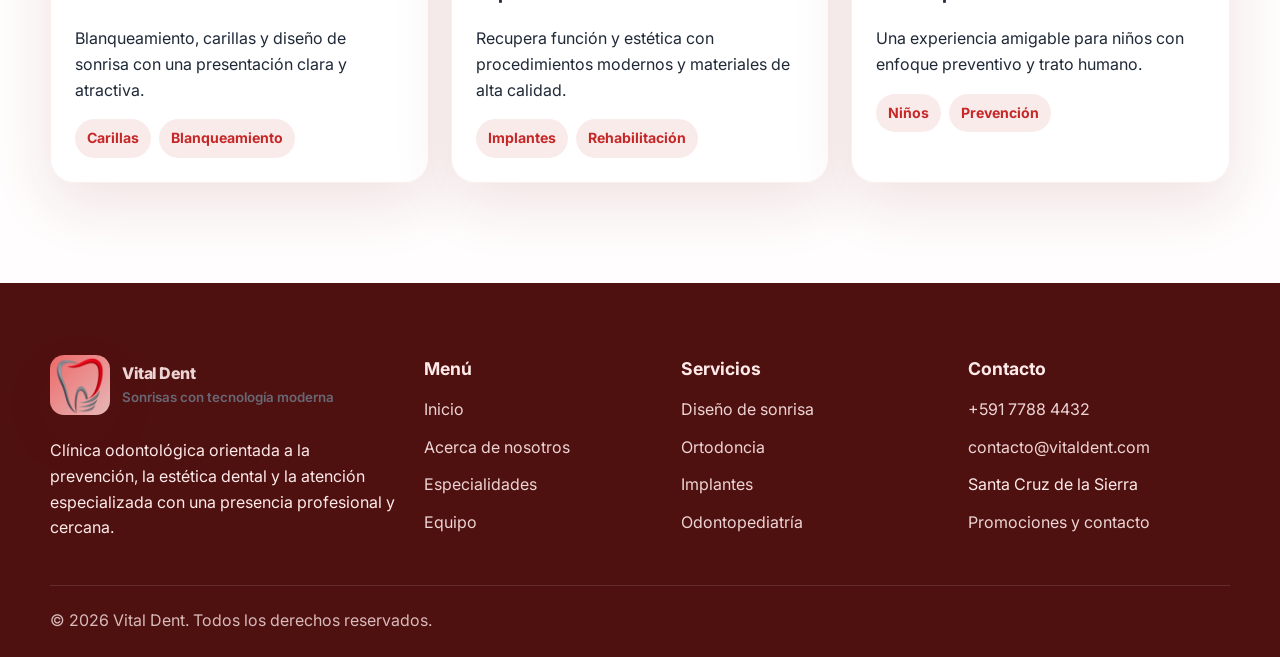
==== commit 76f01ad7: "Add files via upload" ====
--- a/index.html
+++ b/index.html
@@ -43,7 +43,7 @@
       <li><a href="equipo.html" class="">Equipo</a></li>
       <li><a href="galeria.html" class="">Galería</a></li>
       <li><a href="contacto.html" class="">Contacto</a></li>
-      <li><a href="externa.html" class="">Página externa</a></li>
+      <li><a href="https://www.who.int/health-topics/oral-health" class="">Salud bucal</a></li>
     </ul>
     <a class="btn btn-primary nav-cta" href="contacto.html">Reservar cita</a>
     <button class="menu-btn" data-menu-toggle aria-label="Abrir menú" aria-expanded="false">
@@ -102,18 +102,20 @@
     <div class="cards-grid">
       <article class="card reveal">
         <div class="icon-bubble">🦷</div>
-        <h3>Imagen clínica profesional</h3>
-        <p>Bloques amplios, buena jerarquía visual y una presentación ordenada para transmitir limpieza, confianza y profesionalismo.</p>
-      </article>
+        <h3>Atención profesional y personalizada</h3>
+        <p>Brindamos un servicio odontológico cercano y confiable, adaptado a las necesidades de cada paciente para cuidar su salud bucal con dedicación y profesionalismo.</p>
+      </article>
+
       <article class="card reveal">
-        <div class="icon-bubble">🎞️</div>
-        <h3>Animaciones elegantes</h3>
-        <p>Entrada progresiva al hacer scroll, botones con microinteracciones, tarjetas flotantes y sensación moderna sin verse recargado.</p>
-      </article>
+        <div class="icon-bubble">✨</div>
+        <h3>Tratamientos con calidad y confianza</h3>
+        <p>Trabajamos con compromiso, cuidado y altos estándares de atención para ofrecerte tratamientos seguros, cómodos y orientados a lograr los mejores resultados.</p>
+      </article>
+
       <article class="card reveal">
-        <div class="icon-bubble">📱</div>
-        <h3>Totalmente responsive</h3>
-        <p>Menú hamburguesa móvil, dropdown funcional y distribución adaptada para celular, tablet y escritorio.</p>
+        <div class="icon-bubble">😊</div>
+        <h3>Comodidad y bienestar del paciente</h3>
+        <p>Nos enfocamos en que cada visita sea una experiencia agradable, en un ambiente limpio, moderno y pensado para que te sientas tranquilo desde el primer momento.</p>
       </article>
     </div>
   </div>
@@ -125,22 +127,35 @@
     <div class="about-visual reveal">
       <div class="about-shape">
         <!-- Aqui cambias la foto 02: puedes poner la clínica o atención al paciente -->
-        <img src="assets/img/foto-02.svg" alt="aqui foto 2" class="about-photo">
+        <img src="assets/img/foto2.png" alt="aqui foto 2" class="about-photo">
       </div>
       <div class="info-panel">
-        <strong style="font-size:1.2rem; color:var(--primary);">Tecnología, confianza y cuidado</strong>
+        <strong class="info-title">Tecnología, confianza y cuidado</strong>
         <p>Espacios bien organizados para mostrar tratamientos, instalaciones, equipo médico y opciones de contacto de forma clara.</p>
       </div>
     </div>
     <div class="reveal">
       <div class="eyebrow">Acerca de la clínica</div>
-      <h2>Una clínica enfocada en prevención, estética dental y atención especializada para toda la familia.</h2>
-      <p>Este sitio está preparado para presentar tu propuesta odontológica de manera moderna: quiénes son, qué tratamientos ofrecen, dónde están ubicados y cómo puede contactarlos cada paciente.</p>
+      <h2>Una clínica comprometida con tu salud bucal, la estética dental y la atención integral para toda la familia.</h2>
+      <p>En Vital Dent trabajamos para brindarte una atención odontológica profesional, cercana y confiable. Nuestro objetivo es cuidar tu sonrisa con tratamientos de calidad, orientación personalizada y un ambiente cómodo pensado para el bienestar de cada paciente.</p>
+      
       <div class="feature-list">
-        <div class="feature-item"><div class="tick">✓</div><div><strong>Menú desplegable</strong><br>Perfecto para organizar especialidades o subservicios.</div></div>
-        <div class="feature-item"><div class="tick">✓</div><div><strong>Secciones listas</strong><br>Inicio, contacto, galería, especialidades, equipo, nosotros y página externa.</div></div>
-        <div class="feature-item"><div class="tick">✓</div><div><strong>Base fácil de editar</strong><br>Cambia textos, números, colores o fotos sin rehacer toda la estructura.</div></div>
-      </div>
+        <div class="feature-item">
+          <div class="tick">✓</div>
+          <div><strong>Atención personalizada</strong><br>Cada paciente recibe una evaluación y un tratamiento adaptado a sus necesidades.</div>
+        </div>
+
+        <div class="feature-item">
+          <div class="tick">✓</div>
+          <div><strong>Compromiso con tu bienestar</strong><br>Nos enfocamos en brindar confianza, comodidad y seguridad en cada consulta.</div>
+        </div>
+
+        <div class="feature-item">
+          <div class="tick">✓</div>
+          <div><strong>Servicios para toda la familia</strong><br>Ofrecemos atención orientada a la prevención, cuidado y estética dental.</div>
+        </div>
+      </div>
+
       <a href="especialidades.html" class="btn btn-primary">Explorar especialidades</a>
     </div>
   </div>
@@ -150,14 +165,14 @@
 <section class="section">
   <div class="container">
     <div class="section-head reveal">
-      <div class="eyebrow">Servicios destacados</div>
-      <h2>Bloques listos para vender tus tratamientos más importantes.</h2>
-    </div>
+    <div class="eyebrow">Servicios destacados</div>
+    <h2>Tratamientos odontológicos pensados para cuidar tu salud bucal y tu sonrisa.</h2>
+  </div>
     <div class="specialties-grid">
       <article class="team-card reveal">
         <div class="image-top">
-        <!-- Aqui cambias la foto 03: reemplaza el src por tu imagen real -->
-        <img src="assets/img/foto-03.svg" alt="aqui foto 3">
+        <!-- foto3 -->
+        <img src="assets/img/foto3.png" alt="aqui foto 3">
       </div>
         <div class="team-content">
           <h3>Estética dental</h3>
@@ -167,8 +182,8 @@
       </article>
       <article class="team-card reveal">
         <div class="image-top">
-        <!-- Aqui cambias la foto 04: reemplaza el src por tu imagen real -->
-        <img src="assets/img/foto-04.svg" alt="aqui foto 4">
+        <!-- foto4-->
+        <img src="assets/img/foto4.png" alt="aqui foto 4">
       </div>
         <div class="team-content">
           <h3>Implantes</h3>
@@ -178,8 +193,8 @@
       </article>
       <article class="team-card reveal">
         <div class="image-top">
-        <!-- Aqui cambias la foto 05: reemplaza el src por tu imagen real -->
-        <img src="assets/img/foto-05.svg" alt="aqui foto 5">
+        <!-- foto5-->
+        <img src="assets/img/foto5.png" alt="aqui foto 5">
       </div>
         <div class="team-content">
           <h3>Odontopediatría</h3>
@@ -193,12 +208,15 @@
 
 
 <!-- Pie de página con enlaces rápidos y contacto -->
+
+
+
 <footer class="footer">
   <div class="container footer-grid">
     <div>
-      <a class="logo" href="index.html" style="color:white;">
-        <span class="logo-mark">VD</span>
-        <span>Vital Dent <small style="color:#ffd3d3;">Sonrisas con tecnología moderna</small></span>
+      <a class="logo footer-logo" href="index.html">
+        <img src="assets/img/logo.png" alt="Vital Dent" class="logo-mark">
+        <span>Vital Dent <small class="footer-logo-sub">Sonrisas con tecnología moderna</small></span>
       </a>
       <p>Clínica odontológica orientada a la prevención, la estética dental y la atención especializada con una presencia profesional y cercana.</p>
     </div>
@@ -224,7 +242,7 @@
       <h4>Contacto</h4>
       <ul>
         <li><a href="tel:+59177884432">+591 7788 4432</a></li>
-        <li><a href="mailto:contacto@clinicadentalscz.com">contacto@clinicadentalscz.com</a></li>
+        <li><a href="mailto:contacto@clinicadentalscz.com">contacto@vitaldent.com</a></li>
         <li>Santa Cruz de la Sierra</li>
         <li><a href="externa.html">Promociones y contacto</a></li>
       </ul>
@@ -232,7 +250,6 @@
   </div>
   <div class="container footer-note">
     <span>© <span data-year></span> Vital Dent. Todos los derechos reservados.</span>
-    <span>Sitio web dental completo · responsive · animado</span>
   </div>
 </footer>
 
--- a/assets/css/styles.css
+++ b/assets/css/styles.css
@@ -29,6 +29,12 @@
     #fffdfd;
   line-height: 1.6; /* mejora la lectura del contenido */
 }
+
+.info-title {
+  font-size: 1.2rem;
+  color: var(--primary);
+}
+
 img { max-width: 100%; display: block; }
 a { color: inherit; text-decoration: none; }
 .container { width: min(calc(100% - 32px), var(--container)); margin-inline: auto; }
@@ -340,7 +346,7 @@
 .floating-card strong { display: block; margin-bottom: 6px; color: var(--primary); }
 /* Espaciado general entre secciones */
 .section {
-  padding: 82px 0; /* espacio interno */
+  padding: 40px 0; /* espacio interno */
 }
 .section-head {
   text-align: center;
@@ -521,6 +527,14 @@
   gap: 14px; /* separación entre elementos */
 }
 .form-grid .full { grid-column: 1 / -1; }
+
+.form-label {
+  display: block;
+  margin-bottom: 8px;
+  font-weight: 700;
+  color: var(--text);
+}
+
 .input {
   width: 100%; /* ocupa todo el ancho disponible */
   border: 1px solid rgba(198,40,40,0.14);
@@ -536,7 +550,7 @@
 }
 /* Encabezado de páginas internas */
 .page-hero {
-  padding: 70px 0 48px; /* espacio interno */
+  padding: 30px 0 30px; /* espacio interno */
   position: relative; /* crea referencia para elementos absolutos */
   overflow: hidden; /* oculta lo que sobresale */
 }
@@ -582,6 +596,9 @@
   gap: 14px; /* separación entre elementos */
   flex-wrap: wrap;
 }
+.footer-logo { color: white; }
+.footer-logo-sub { color: #ffd3d3; }
+
 /* Estado inicial antes de animar al hacer scroll */
 .reveal {
   opacity: 0; /* controla la transparencia */
